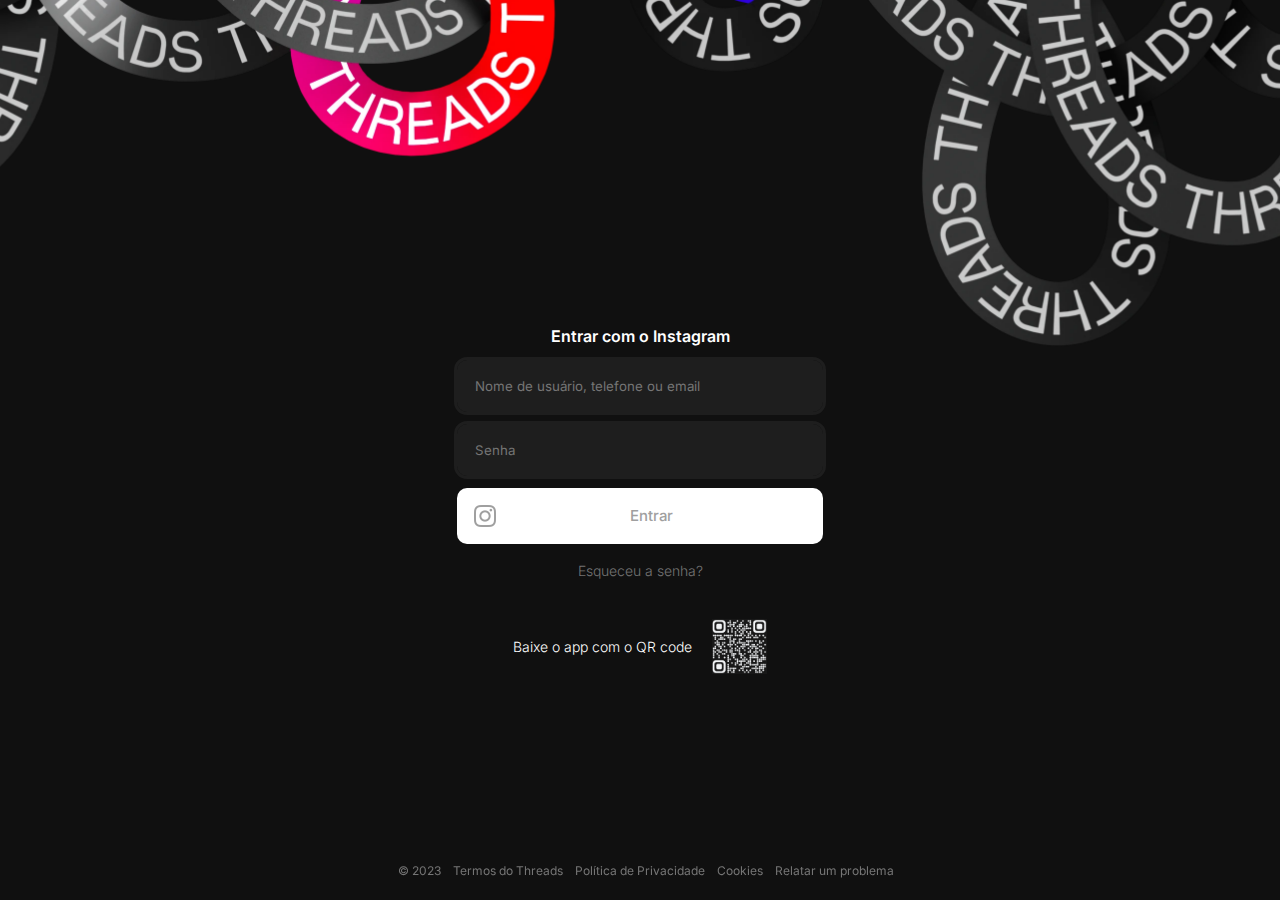
==== index.html @ 2c7ef444 "primeiro comentario" ====
<!DOCTYPE html>
<html lang="pt-br">
  <head>
    <meta charset="UTF-8" />
    <meta http-equiv="X-UA-Compatible" content="IE=edge" />
    <meta name="viewport" content="width=device-width, initial-scale=1.0" />
    <link rel="icon" type="image/x-icon" href="./img/_8T3PbCSTRI.png" />

    <title>Threads</title>
    <link rel="preconnect" href="https://fonts.googleapis.com" />
    <link rel="preconnect" href="https://fonts.gstatic.com" crossorigin />
    <link
      href="https://fonts.googleapis.com/css2?family=Inter:wght@100;200;300;400;500;600;700;800;900&display=swap"
      rel="stylesheet"
    />
    <link rel="stylesheet" href="./style.css" />
  </head>
  <body>
    <main>
      <img id="imgfundo" alt src="./img/nonenglish-dark.webp" />
      <div id="container">
        <div id="caixadelogin">
          <div id="titulo">Entrar com o Instagram</div>
          <input
            class="inputs"
            placeholder="Nome de usuário, telefone ou email"
          />
          <input class="inputs" placeholder="Senha" />
          <button id="btn">
            <img src="./img/iconeisnta.svg" />
            <div>Entrar</div>
          </button>
          <label>Esqueceu a senha?</label>
          <div id="containerqrcode">
            <label id="nomeqrcode">Baixe o app com o QR code</label>
            <img id="qrcode" src="./img/qrcode.png" />
          </div>
        </div>
      </div>
      <footer>
        <label>© 2023</label>
        <label>Termos do Threads</label>
        <label>Política de Privacidade</label>
        <label>Cookies</label>
        <label>Relatar um problema</label>
      </footer>
    </main>
  </body>
</html>
---- style.css ----
body,html{
    height: 100%;
    margin: 0px;
}
main{
    display: flex;
    height: 100%;
    background-color: #101010;
}

#imgfundo{
    height: 509px;
    width: 1780px;
    object-fit: cover;
    margin-left: -29vw;
    margin-top: -10vh;
    position: absolute;
}

#container{
    display: flex;
    flex: 1;
    justify-content: center;
    align-items: center;
}

#caixadelogin{
    width: 412px;
    height: 60%;
    z-index: 1;
    display: flex;
    align-items: center;
    justify-content: center;
    flex-direction: column;
    margin-top: 100px;
}

#titulo{
    font-family: inter;
    color: #fff;
    font-weight: 600;
    font-size: 16px;
    margin-bottom: 14px;
}

.inputs{
    width: 80%;
    padding: 18px;
    border-radius: 10px;
    background-color: #1e1e1e;
    outline-color: #1e1e1e;
    outline-style: solid;
    outline-color: #1e1e1e;
    border: none;
    outline-style: solid;
   color: #fff;
   font-family: 'Inter';
   margin-bottom: 12px;
}

.inputs:focus{
    outline-color: #3e3e3f;
  
}

#btn{
    width: 89%;
    border-radius: 10px;
    padding: 16px;
    border: none;
    font-size: 15px;
    font-family: inter;
    background-color: #ffffff;
    color: #9f9f9f;
    font-weight: 500;
    display: flex;
    align-items: center;
}

#btn div{
    width: 100%;
    align-items: center;
}


#caixadelogin :nth-child(5){
    color: #747474;
    font-family: Inter;
    font-size: 14px;
    font-weight: 300;
    margin-top: 18px;
}

#qrcode{
    width: 55px;
    object-fit: cover;
    margin-left: 20px;
}

#containerqrcode{
    display: flex;
    align-items: center;
    margin-top: 40px;
    font-family: inter;
    font-weight: 300;
    font-size: 14px;
}

#nomeqrcode{
    color: #ffffff;
}

footer{
    color: #ffffff;
    position: fixed;
    width: 100%;
    height: 60px;
    bottom: 0px;
    display: flex;
    justify-content: center;
    align-items: center;
}

footer label{
    margin-left: 12px;
    color: #767676;
    font-family: Inter;
    font-size: 12px;
}
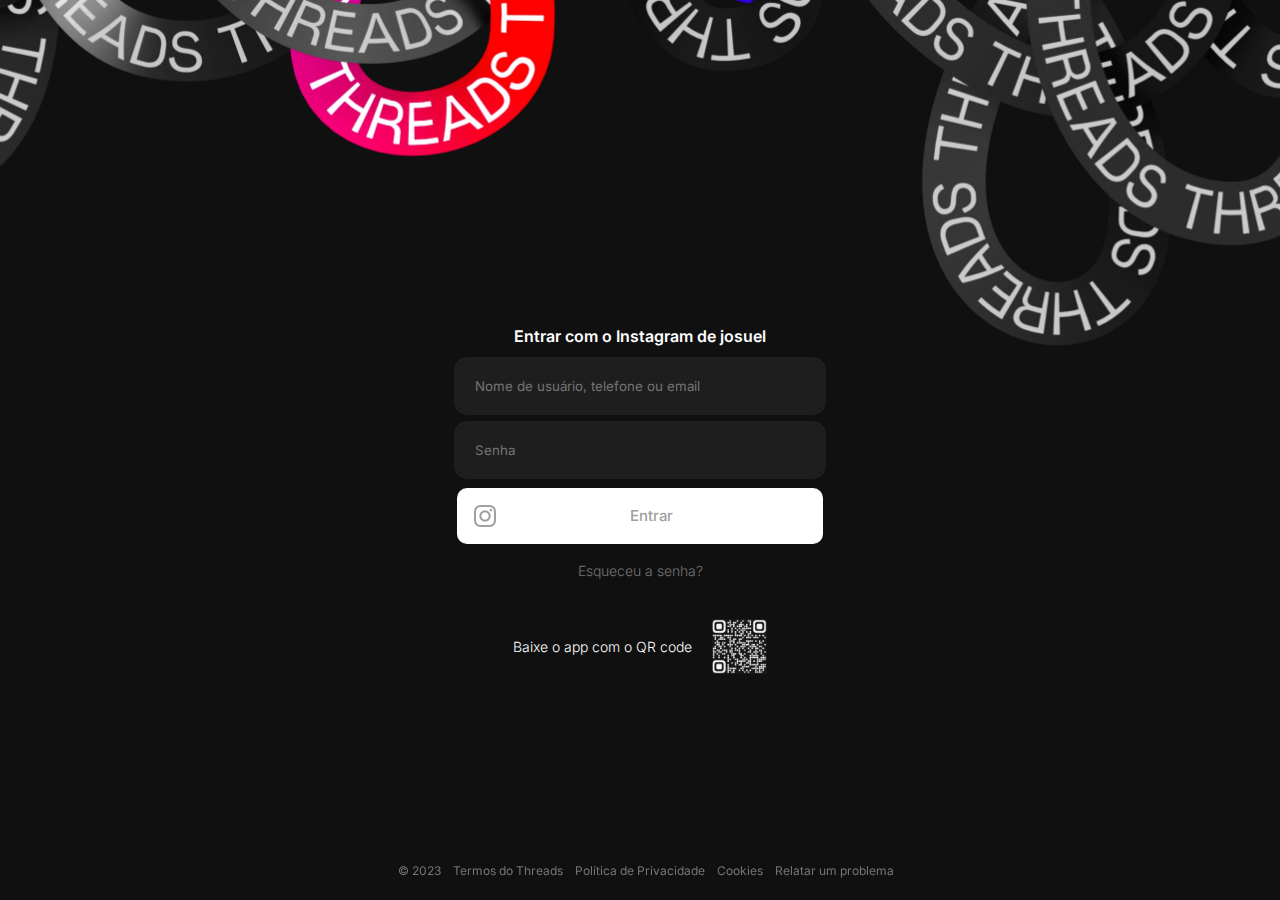
==== commit 9b26d957: "alterando div para exemplo da aula" ====
--- a/index.html
+++ b/index.html
@@ -20,7 +20,7 @@
       <img id="imgfundo" alt src="./img/nonenglish-dark.webp" />
       <div id="container">
         <div id="caixadelogin">
-          <div id="titulo">Entrar com o Instagram</div>
+          <div id="titulo">Entrar com o Instagram de josuel</div>
           <input
             class="inputs"
             placeholder="Nome de usuário, telefone ou email"
